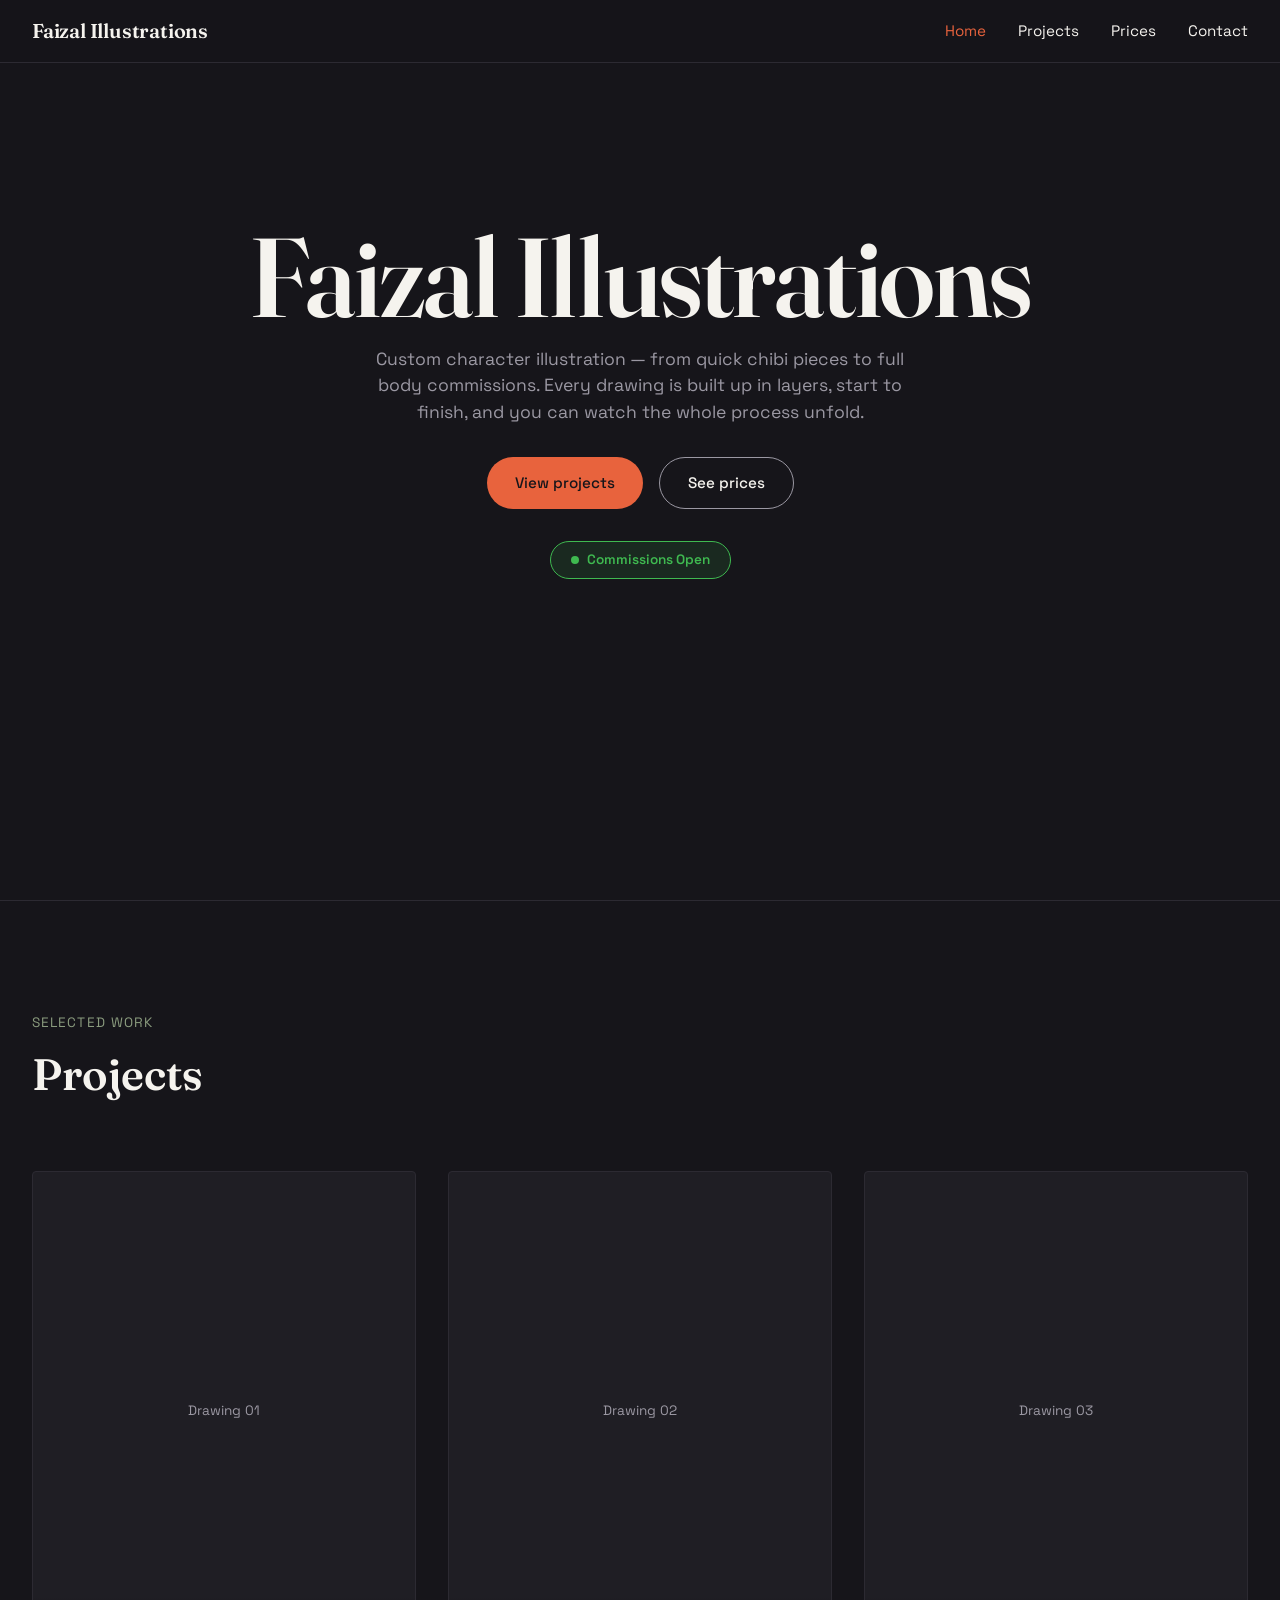
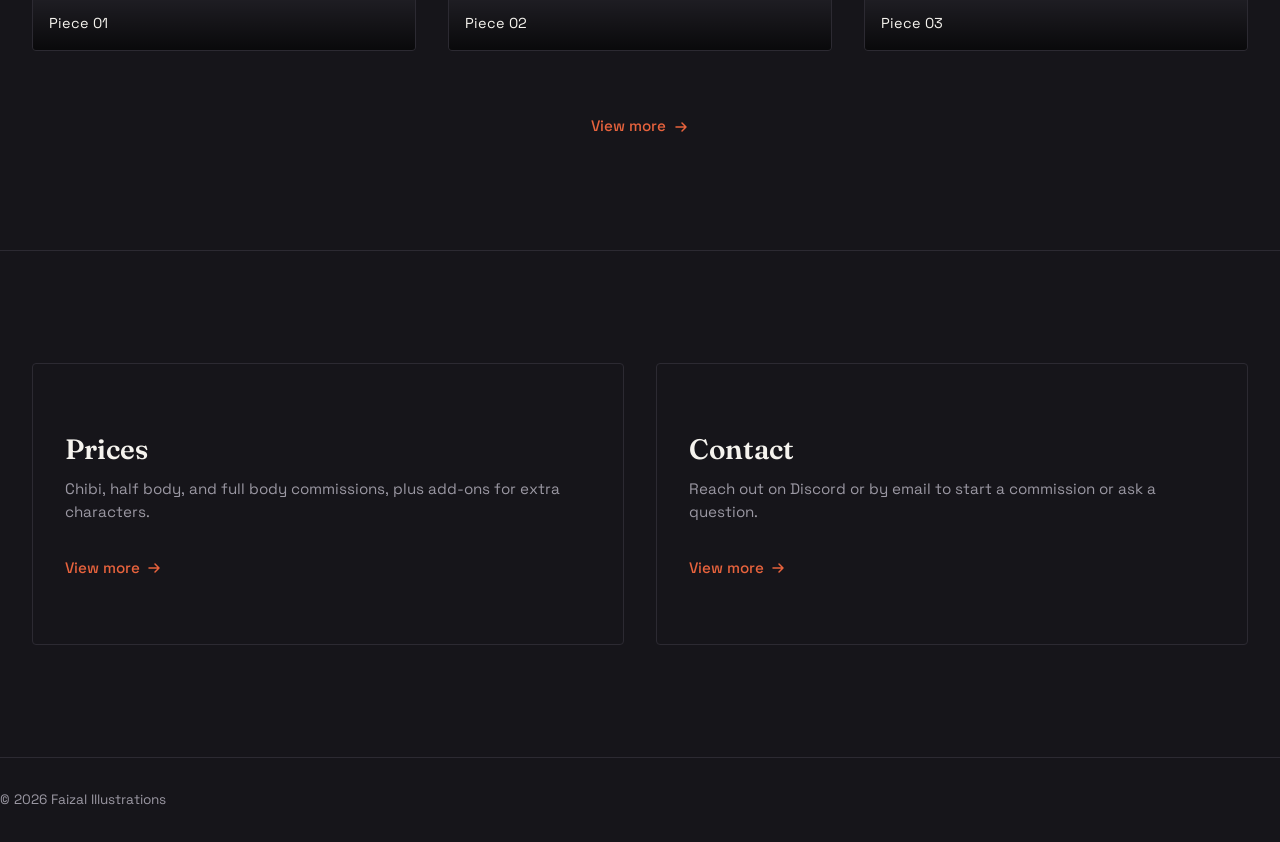
==== index.html @ 48f62568 "commission closed/ open indicator" ====
<!DOCTYPE html>
<html lang="en">
<head>
  <meta charset="UTF-8" />
  <meta name="viewport" content="width=device-width, initial-scale=1.0" />
  <title>Faizal Illustrations — Custom Art Commissions</title>
  <meta name="description" content="Custom illustration commissions by Faizal — chibi, half body, and full body pieces." />
  <link rel="preconnect" href="https://fonts.googleapis.com">
  <link rel="preconnect" href="https://fonts.gstatic.com" crossorigin>
  <link href="https://fonts.googleapis.com/css2?family=Fraunces:opsz,wght@9..144,500;9..144,600;9..144,700&family=Space+Grotesk:wght@400;500;600&display=swap" rel="stylesheet">
  <link rel="stylesheet" href="css/style.css" />
</head>
<body>

  <nav class="nav">
    <a href="index.html" class="nav__mark">Faizal Illustrations</a>
    <button class="nav__toggle" aria-label="Toggle menu">
      <span></span><span></span><span></span>
    </button>
    <ul class="nav__links">
      <li><a href="index.html" class="active">Home</a></li>
      <li><a href="projects.html">Projects</a></li>
      <li><a href="prices.html">Prices</a></li>
      <li><a href="contact.html">Contact</a></li>
    </ul>
  </nav>

  <main>

    <!-- ============ HERO ============ -->
    <section class="hero">
      <h1 class="hero__mark">Faizal Illustrations</h1>
      <p class="hero__sub">
        Custom character illustration — from quick chibi pieces to full
        body commissions. Every drawing is built up in layers, start to
        finish, and you can watch the whole process unfold.
      </p>
      <div class="hero__cta">
        <a href="projects.html" class="btn btn--primary">View projects</a>
        <a href="prices.html" class="btn btn--ghost">See prices</a>
      </div>

      <div class="status-badge status-badge--open" id="status-badge">
        <span class="status-badge__dot"></span>
        <span class="status-badge__text">Commissions Open</span>
      </div>

      <!-- Faizal: drop your story here -->
      <div class="hero__story">
        <!-- Your story goes here -->
      </div>
    </section>

    <!-- ============ PROJECTS PREVIEW ============ -->
    <section class="section" id="projects">
      <div class="wrap">
        <div class="section__head">
          <div>
            <span class="section__eyebrow">Selected work</span>
            <h2 class="section__title">Projects</h2>
          </div>
        </div>

        <div class="grid" id="home-gallery-grid">
          <!-- Static placeholders below are shown until /images has real
               files in it. Once gallery.js finds files, it replaces all
               of this automatically — no need to edit these by hand. -->
          <div class="art-card" data-still="" data-timelapse="" data-title="Piece 01">
            <div class="art-card__placeholder">Drawing 01</div>
            <img class="art-card__media" alt="" />
            <div class="art-card__progress"></div>
            <div class="art-card__caption">Piece 01</div>
          </div>

          <div class="art-card" data-still="" data-timelapse="" data-title="Piece 02">
            <div class="art-card__placeholder">Drawing 02</div>
            <img class="art-card__media" alt="" />
            <div class="art-card__progress"></div>
            <div class="art-card__caption">Piece 02</div>
          </div>

          <div class="art-card" data-still="" data-timelapse="" data-title="Piece 03">
            <div class="art-card__placeholder">Drawing 03</div>
            <img class="art-card__media" alt="" />
            <div class="art-card__progress"></div>
            <div class="art-card__caption">Piece 03</div>
          </div>
        </div>

        <div class="grid__footer">
          <a href="projects.html" class="view-more">
            View more
            <svg width="16" height="16" viewBox="0 0 16 16" fill="none">
              <path d="M3 8H13M13 8L9 4M13 8L9 12" stroke="currentColor" stroke-width="1.5" stroke-linecap="round" stroke-linejoin="round"/>
            </svg>
          </a>
        </div>
      </div>
    </section>

    <!-- ============ PRICES / CONTACT SPLIT ============ -->
    <section class="section">
      <div class="wrap">
        <div class="split">
          <div class="split__panel">
            <h3 class="split__title">Prices</h3>
            <p class="split__desc">
              Chibi, half body, and full body commissions, plus add-ons
              for extra characters.
            </p>
            <a href="prices.html" class="view-more">
              View more
              <svg width="16" height="16" viewBox="0 0 16 16" fill="none">
                <path d="M3 8H13M13 8L9 4M13 8L9 12" stroke="currentColor" stroke-width="1.5" stroke-linecap="round" stroke-linejoin="round"/>
              </svg>
            </a>
          </div>

          <div class="split__panel">
            <h3 class="split__title">Contact</h3>
            <p class="split__desc">
              Reach out on Discord or by email to start a commission or
              ask a question.
            </p>
            <a href="contact.html" class="view-more">
              View more
              <svg width="16" height="16" viewBox="0 0 16 16" fill="none">
                <path d="M3 8H13M13 8L9 4M13 8L9 12" stroke="currentColor" stroke-width="1.5" stroke-linecap="round" stroke-linejoin="round"/>
              </svg>
            </a>
          </div>
        </div>
      </div>
    </section>

  </main>

  <footer class="footer wrap">
    <span>&copy; 2026 Faizal Illustrations</span>
  </footer>

  <!-- ============ LIGHTBOX ============ -->
  <div class="lightbox" id="lightbox">
    <button class="lightbox__close" aria-label="Close">
      <svg width="18" height="18" viewBox="0 0 18 18" fill="none">
        <path d="M2 2L16 16M16 2L2 16" stroke="currentColor" stroke-width="1.5" stroke-linecap="round"/>
      </svg>
    </button>
    <div class="lightbox__frame"></div>
  </div>

  <script src="js/main.js"></script>
  <script src="js/gallery.js"></script>
  <script>
    renderGallery('#home-gallery-grid', 3, 'featured');
    renderCommissionStatus('#status-badge');
  </script>
</body>
</html>
---- css/style.css ----
/* ============================================
   FAIZAL ILLUSTRATIONS — Design Tokens
   ============================================ */
:root {
  /* Color */
  --ink: #16151a;          /* canvas — near-black */
  --paper: #f5f3ee;        /* warm white text/bg */
  --coral: #e8633d;        /* primary accent — CTAs, links */
  --sage: #8a9b7e;         /* secondary accent — hover states */
  --line: #2c2a32;         /* hairline borders on dark */
  --line-soft: #e3ddd1;    /* hairline borders on light */
  --muted: #9b98a3;        /* secondary text on dark */
  --muted-light: #6b6860;  /* secondary text on light */

  /* Type */
  --font-display: 'Fraunces', Georgia, serif;
  --font-body: 'Space Grotesk', 'Inter', -apple-system, sans-serif;

  /* Spacing scale */
  --space-xs: 0.5rem;
  --space-sm: 1rem;
  --space-md: 2rem;
  --space-lg: 4rem;
  --space-xl: 7rem;

  /* Motion */
  --ease: cubic-bezier(0.4, 0, 0.2, 1);
}

* {
  margin: 0;
  padding: 0;
  box-sizing: border-box;
}

html {
  scroll-behavior: smooth;
}

@media (prefers-reduced-motion: reduce) {
  html {
    scroll-behavior: auto;
  }
  *, *::before, *::after {
    animation-duration: 0.01ms !important;
    animation-iteration-count: 1 !important;
    transition-duration: 0.01ms !important;
  }
}

body {
  font-family: var(--font-body);
  background: var(--ink);
  color: var(--paper);
  line-height: 1.5;
  -webkit-font-smoothing: antialiased;
}

a {
  color: inherit;
  text-decoration: none;
}

img {
  max-width: 100%;
  display: block;
}

button {
  font-family: inherit;
  cursor: pointer;
  border: none;
  background: none;
}

/* ============================================
   Layout helpers
   ============================================ */
.wrap {
  max-width: 1280px;
  margin: 0 auto;
  padding: 0 var(--space-md);
}

@media (max-width: 640px) {
  .wrap {
    padding: 0 var(--space-sm);
  }
}

/* ============================================
   Navigation
   ============================================ */
.nav {
  position: fixed;
  top: 0;
  left: 0;
  right: 0;
  z-index: 100;
  display: flex;
  align-items: center;
  justify-content: space-between;
  padding: var(--space-sm) var(--space-md);
  background: rgba(22, 21, 26, 0.85);
  backdrop-filter: blur(8px);
  border-bottom: 1px solid var(--line);
}

.nav__mark {
  font-family: var(--font-display);
  font-size: 1.25rem;
  font-weight: 600;
  letter-spacing: -0.01em;
}

.nav__links {
  display: flex;
  gap: var(--space-md);
  list-style: none;
  font-size: 0.95rem;
}

.nav__links a {
  position: relative;
  padding-bottom: 4px;
  transition: color 0.2s var(--ease);
}

.nav__links a::after {
  content: '';
  position: absolute;
  left: 0;
  bottom: 0;
  width: 0;
  height: 1px;
  background: var(--coral);
  transition: width 0.25s var(--ease);
}

.nav__links a:hover {
  color: var(--coral);
}

.nav__links a:hover::after {
  width: 100%;
}

.nav__links a.active {
  color: var(--coral);
}

.nav__toggle {
  display: none;
  flex-direction: column;
  gap: 5px;
}

.nav__toggle span {
  width: 24px;
  height: 2px;
  background: var(--paper);
}

@media (max-width: 768px) {
  .nav__links {
    position: fixed;
    top: 0;
    right: 0;
    height: 100vh;
    width: 70%;
    max-width: 320px;
    background: var(--ink);
    flex-direction: column;
    justify-content: center;
    align-items: flex-start;
    padding: var(--space-md);
    gap: var(--space-md);
    transform: translateX(100%);
    transition: transform 0.3s var(--ease);
    border-left: 1px solid var(--line);
  }

  .nav__links.is-open {
    transform: translateX(0);
  }

  .nav__toggle {
    display: flex;
    z-index: 101;
  }
}

/* ============================================
   Buttons
   ============================================ */
.btn {
  display: inline-flex;
  align-items: center;
  gap: 0.5rem;
  padding: 0.85rem 1.75rem;
  border-radius: 100px;
  font-size: 0.95rem;
  font-weight: 500;
  transition: transform 0.2s var(--ease), background 0.2s var(--ease), color 0.2s var(--ease);
}

.btn--primary {
  background: var(--coral);
  color: var(--ink);
}

.btn--primary:hover {
  background: var(--paper);
  transform: translateY(-2px);
}

.btn--ghost {
  border: 1px solid var(--muted);
  color: var(--paper);
}

.btn--ghost:hover {
  border-color: var(--coral);
  color: var(--coral);
  transform: translateY(-2px);
}

.view-more {
  display: inline-flex;
  align-items: center;
  gap: 0.4rem;
  font-size: 0.95rem;
  font-weight: 500;
  color: var(--coral);
  position: relative;
}

.view-more svg {
  transition: transform 0.2s var(--ease);
}

.view-more:hover svg {
  transform: translateX(4px);
}

/* ============================================
   Hero
   ============================================ */
.hero {
  min-height: 100vh;
  display: flex;
  flex-direction: column;
  align-items: center;
  justify-content: center;
  text-align: center;
  padding: var(--space-xl) var(--space-md);
  position: relative;
  overflow: hidden;
}

.hero__mark {
  font-family: var(--font-display);
  font-size: clamp(3rem, 9vw, 7rem);
  font-weight: 600;
  letter-spacing: -0.02em;
  line-height: 0.95;
  margin-bottom: var(--space-sm);
  opacity: 0;
  animation: rise 0.8s var(--ease) forwards;
}

.hero__sub {
  max-width: 560px;
  font-size: 1.1rem;
  color: var(--muted);
  margin-bottom: var(--space-md);
  opacity: 0;
  animation: rise 0.8s var(--ease) 0.15s forwards;
}

.hero__cta {
  display: flex;
  gap: var(--space-sm);
  opacity: 0;
  animation: rise 0.8s var(--ease) 0.3s forwards;
}

.status-badge {
  display: inline-flex;
  align-items: center;
  gap: 0.5rem;
  margin-top: var(--space-md);
  padding: 0.5rem 1.25rem;
  border-radius: 100px;
  border: 1.5px solid;
  font-size: 0.85rem;
  font-weight: 600;
  opacity: 0;
  animation: rise 0.8s var(--ease) 0.4s forwards;
}

.status-badge__dot {
  width: 8px;
  height: 8px;
  border-radius: 50%;
  background: currentColor;
  flex-shrink: 0;
}

.status-badge--open {
  background: rgba(63, 185, 80, 0.12);
  border-color: #3fb950;
  color: #3fb950;
}

.status-badge--closed {
  background: rgba(248, 81, 73, 0.12);
  border-color: #f85149;
  color: #f85149;
}

.hero__story {
  max-width: 640px;
  margin: var(--space-lg) auto 0;
  font-size: 1rem;
  color: var(--muted);
  text-align: left;
  border-top: 1px solid var(--line);
  padding-top: var(--space-md);
  opacity: 0;
  animation: rise 0.8s var(--ease) 0.4s forwards;
}

@keyframes rise {
  from { opacity: 0; transform: translateY(16px); }
  to { opacity: 1; transform: translateY(0); }
}

/* ============================================
   Section headers
   ============================================ */
.section {
  padding: var(--space-xl) 0;
  border-top: 1px solid var(--line);
}

.section__head {
  display: flex;
  align-items: baseline;
  justify-content: space-between;
  margin-bottom: var(--space-lg);
  flex-wrap: wrap;
  gap: var(--space-sm);
}

.section__title {
  font-family: var(--font-display);
  font-size: clamp(1.75rem, 4vw, 2.75rem);
  font-weight: 600;
}

.section__eyebrow {
  font-size: 0.85rem;
  letter-spacing: 0.08em;
  text-transform: uppercase;
  color: var(--sage);
  margin-bottom: var(--space-xs);
  display: block;
}

/* ============================================
   Project grid + sketch-reveal cards
   ============================================ */
.grid {
  display: grid;
  grid-template-columns: repeat(3, 1fr);
  gap: var(--space-md);
}

@media (max-width: 900px) {
  .grid {
    grid-template-columns: repeat(2, 1fr);
  }
}

@media (max-width: 600px) {
  .grid {
    grid-template-columns: 1fr;
  }
}

.art-card {
  position: relative;
  aspect-ratio: 4 / 5;
  background: #1f1e24;
  border: 1px solid var(--line);
  border-radius: 4px;
  overflow: hidden;
  cursor: pointer;
}

.art-card__placeholder {
  position: absolute;
  inset: 0;
  display: flex;
  align-items: center;
  justify-content: center;
  font-size: 0.85rem;
  color: var(--muted);
  text-align: center;
  padding: var(--space-sm);
}

.art-card__media {
  position: absolute;
  inset: 0;
  width: 100%;
  height: 100%;
  object-fit: cover;
  opacity: 0;
  transition: opacity 0.4s var(--ease);
}

.art-card__media.is-visible {
  opacity: 1;
}

/* sketch-reveal outline sweep on hover — signature interaction */
.art-card::before {
  content: '';
  position: absolute;
  inset: 0;
  border: 1.5px dashed var(--coral);
  border-radius: 4px;
  clip-path: inset(0 100% 0 0);
  transition: clip-path 3s linear;
  pointer-events: none;
  z-index: 2;
}

.art-card:hover::before {
  clip-path: inset(0 0 0 0);
}

.art-card__caption {
  position: absolute;
  bottom: 0;
  left: 0;
  right: 0;
  padding: var(--space-sm);
  background: linear-gradient(to top, rgba(0,0,0,0.7), transparent);
  font-size: 0.9rem;
  z-index: 3;
}

.art-card__progress {
  position: absolute;
  bottom: 0;
  left: 0;
  height: 2px;
  width: 0%;
  background: var(--coral);
  z-index: 4;
  transition: width 3s linear;
}

.art-card:hover .art-card__progress {
  width: 100%;
}

.grid__footer {
  display: flex;
  justify-content: center;
  margin-top: var(--space-lg);
}

/* ============================================
   Split section (Prices / Contact preview)
   ============================================ */
.split {
  display: grid;
  grid-template-columns: 1fr 1fr;
  gap: var(--space-md);
}

@media (max-width: 768px) {
  .split {
    grid-template-columns: 1fr;
  }
}

.split__panel {
  border: 1px solid var(--line);
  border-radius: 4px;
  padding: var(--space-lg) var(--space-md);
  transition: border-color 0.2s var(--ease), background 0.2s var(--ease);
}

.split__panel:hover {
  border-color: var(--coral);
  background: rgba(232, 99, 61, 0.04);
}

.split__title {
  font-family: var(--font-display);
  font-size: 1.75rem;
  font-weight: 600;
  margin-bottom: var(--space-xs);
}

.split__desc {
  color: var(--muted);
  margin-bottom: var(--space-md);
  font-size: 0.95rem;
}

/* ============================================
   Lightbox
   ============================================ */
.lightbox {
  position: fixed;
  inset: 0;
  z-index: 200;
  background: rgba(10, 9, 12, 0.96);
  display: flex;
  align-items: center;
  justify-content: center;
  opacity: 0;
  visibility: hidden;
  transition: opacity 0.3s var(--ease);
  padding: var(--space-md);
}

.lightbox.is-open {
  opacity: 1;
  visibility: visible;
}

.lightbox__frame {
  position: relative;
  max-width: 92vw;
  max-height: 88vh;
  width: auto;
  height: auto;
  background: #1f1e24;
  border-radius: 4px;
  overflow: hidden;
  display: flex;
  align-items: center;
  justify-content: center;
}

.lightbox__placeholder {
  color: var(--muted);
  font-size: 0.95rem;
  padding: var(--space-lg);
}

.lightbox__media {
  display: block;
  max-width: 92vw;
  max-height: 88vh;
  width: auto;
  height: auto;
  object-fit: contain;
}

.lightbox__play {
  position: absolute;
  bottom: var(--space-sm);
  left: var(--space-sm);
  display: flex;
  align-items: center;
  gap: 0.5rem;
  padding: 0.5rem 1rem 0.5rem 0.6rem;
  border-radius: 100px;
  background: rgba(10, 9, 12, 0.75);
  backdrop-filter: blur(4px);
  transition: background 0.2s var(--ease), transform 0.2s var(--ease);
}

.lightbox__play:hover {
  background: rgba(10, 9, 12, 0.9);
  transform: translateY(-2px);
}

.lightbox__play-icon {
  width: 40px;
  height: 40px;
  border-radius: 50%;
  background: var(--coral);
  display: flex;
  align-items: center;
  justify-content: center;
  flex-shrink: 0;
}

.lightbox__play-icon svg {
  margin-left: 2px;
}

.lightbox__play-label {
  font-size: 0.85rem;
  color: var(--paper);
  white-space: nowrap;
}

.lightbox__close {
  position: absolute;
  top: var(--space-md);
  right: var(--space-md);
  width: 40px;
  height: 40px;
  border-radius: 50%;
  border: 1px solid var(--muted);
  display: flex;
  align-items: center;
  justify-content: center;
  color: var(--paper);
  background: rgba(10, 9, 12, 0.6);
  transition: border-color 0.2s var(--ease), color 0.2s var(--ease);
  z-index: 201;
}

.lightbox__close:hover {
  border-color: var(--coral);
  color: var(--coral);
}

.lightbox__caption {
  position: absolute;
  bottom: -2.5rem;
  left: 0;
  font-size: 0.9rem;
  color: var(--muted);
}

/* ============================================
   Footer
   ============================================ */
.footer {
  border-top: 1px solid var(--line);
  padding: var(--space-md) 0;
  display: flex;
  justify-content: space-between;
  align-items: center;
  font-size: 0.85rem;
  color: var(--muted);
  flex-wrap: wrap;
  gap: var(--space-sm);
}

/* ============================================
   Page header (sub-pages)
   ============================================ */
.page-head {
  padding: calc(var(--space-xl) + 2rem) 0 var(--space-lg);
  border-bottom: 1px solid var(--line);
}

.page-head__title {
  font-family: var(--font-display);
  font-size: clamp(2.25rem, 6vw, 3.5rem);
  font-weight: 600;
}

.page-head__sub {
  color: var(--muted);
  margin-top: var(--space-xs);
  max-width: 560px;
}

/* Visible keyboard focus */
a:focus-visible,
button:focus-visible {
  outline: 2px solid var(--coral);
  outline-offset: 3px;
}
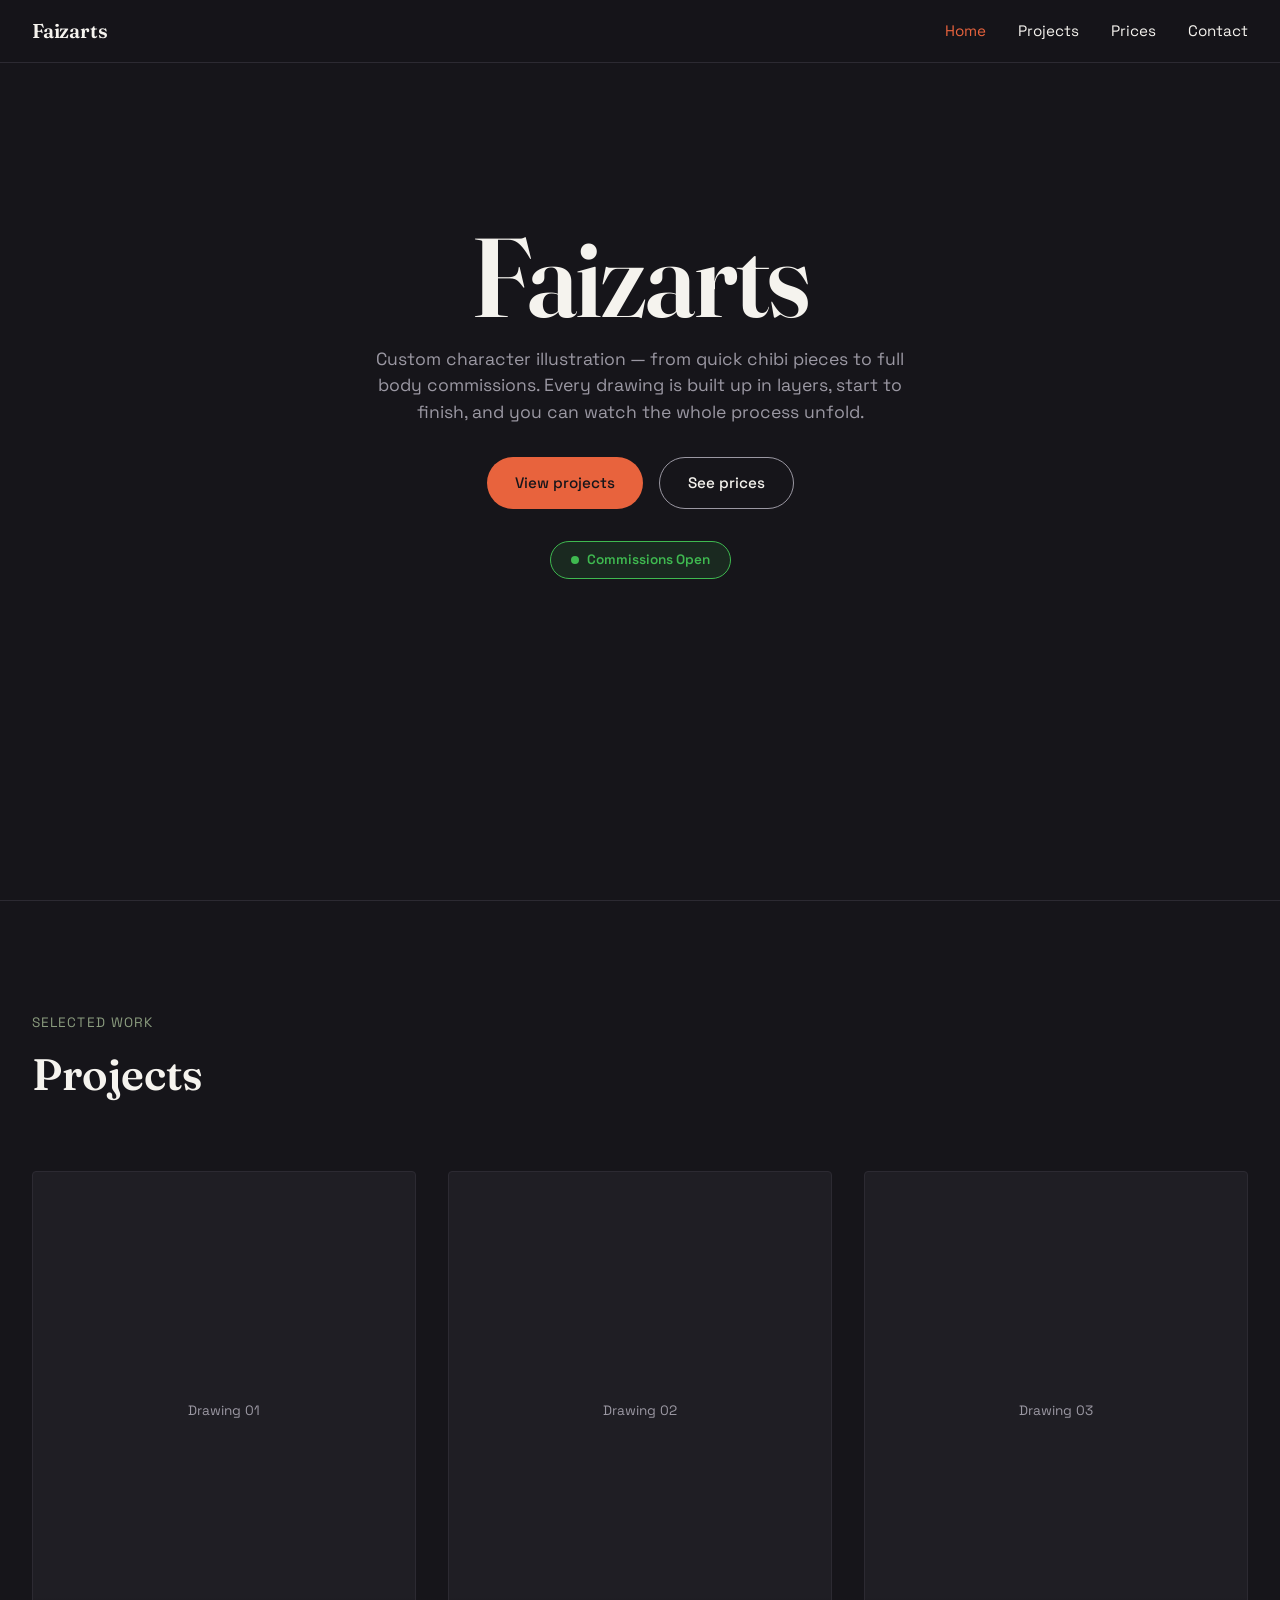
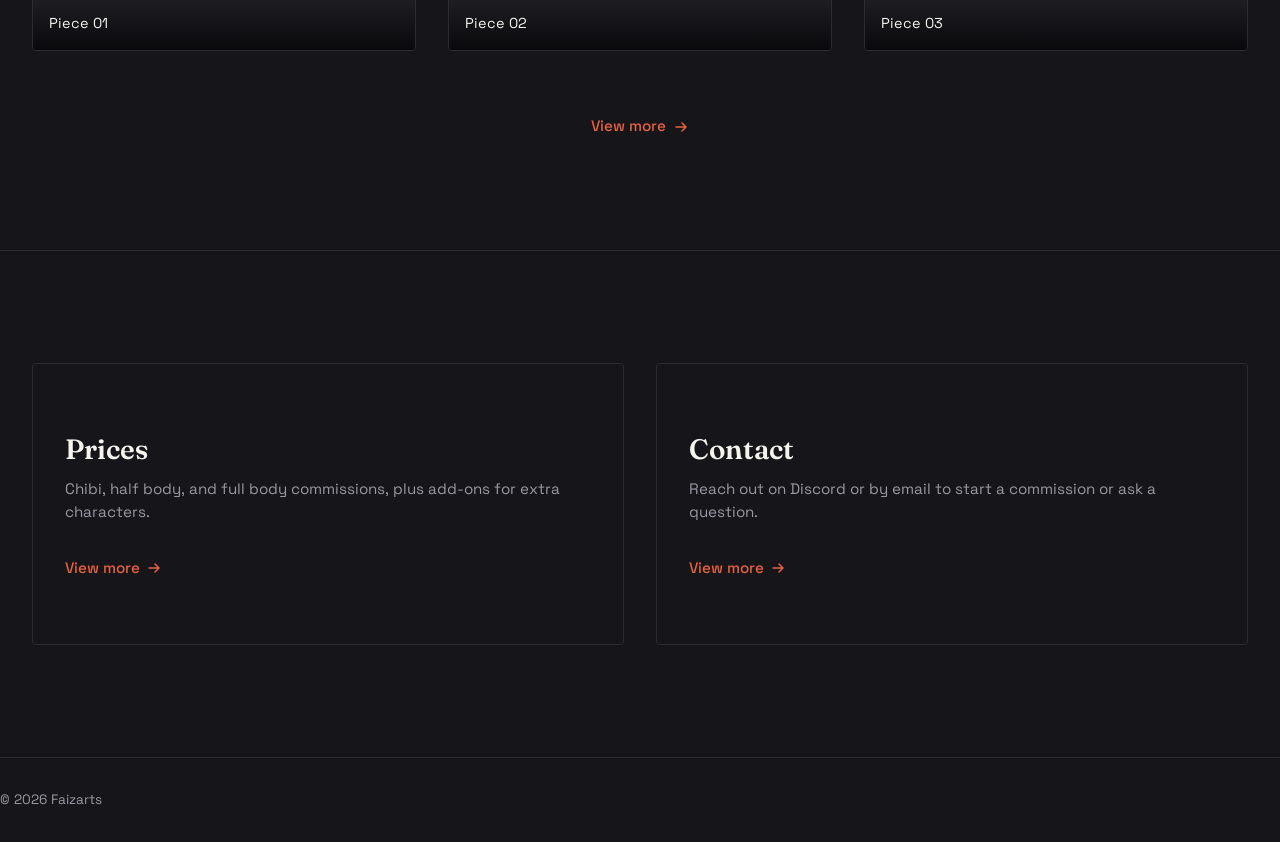
==== commit 7a60e4df: "Faizarts name change" ====
--- a/index.html
+++ b/index.html
@@ -3,7 +3,7 @@
 <head>
   <meta charset="UTF-8" />
   <meta name="viewport" content="width=device-width, initial-scale=1.0" />
-  <title>Faizal Illustrations — Custom Art Commissions</title>
+  <title>Faizarts — Custom Art Commissions</title>
   <meta name="description" content="Custom illustration commissions by Faizal — chibi, half body, and full body pieces." />
   <link rel="preconnect" href="https://fonts.googleapis.com">
   <link rel="preconnect" href="https://fonts.gstatic.com" crossorigin>
@@ -13,7 +13,7 @@
 <body>
 
   <nav class="nav">
-    <a href="index.html" class="nav__mark">Faizal Illustrations</a>
+    <a href="index.html" class="nav__mark">Faizarts</a>
     <button class="nav__toggle" aria-label="Toggle menu">
       <span></span><span></span><span></span>
     </button>
@@ -29,7 +29,7 @@
 
     <!-- ============ HERO ============ -->
     <section class="hero">
-      <h1 class="hero__mark">Faizal Illustrations</h1>
+      <h1 class="hero__mark">Faizarts</h1>
       <p class="hero__sub">
         Custom character illustration — from quick chibi pieces to full
         body commissions. Every drawing is built up in layers, start to
@@ -136,7 +136,7 @@
   </main>
 
   <footer class="footer wrap">
-    <span>&copy; 2026 Faizal Illustrations</span>
+    <span>&copy; 2026 Faizarts</span>
   </footer>
 
   <!-- ============ LIGHTBOX ============ -->
